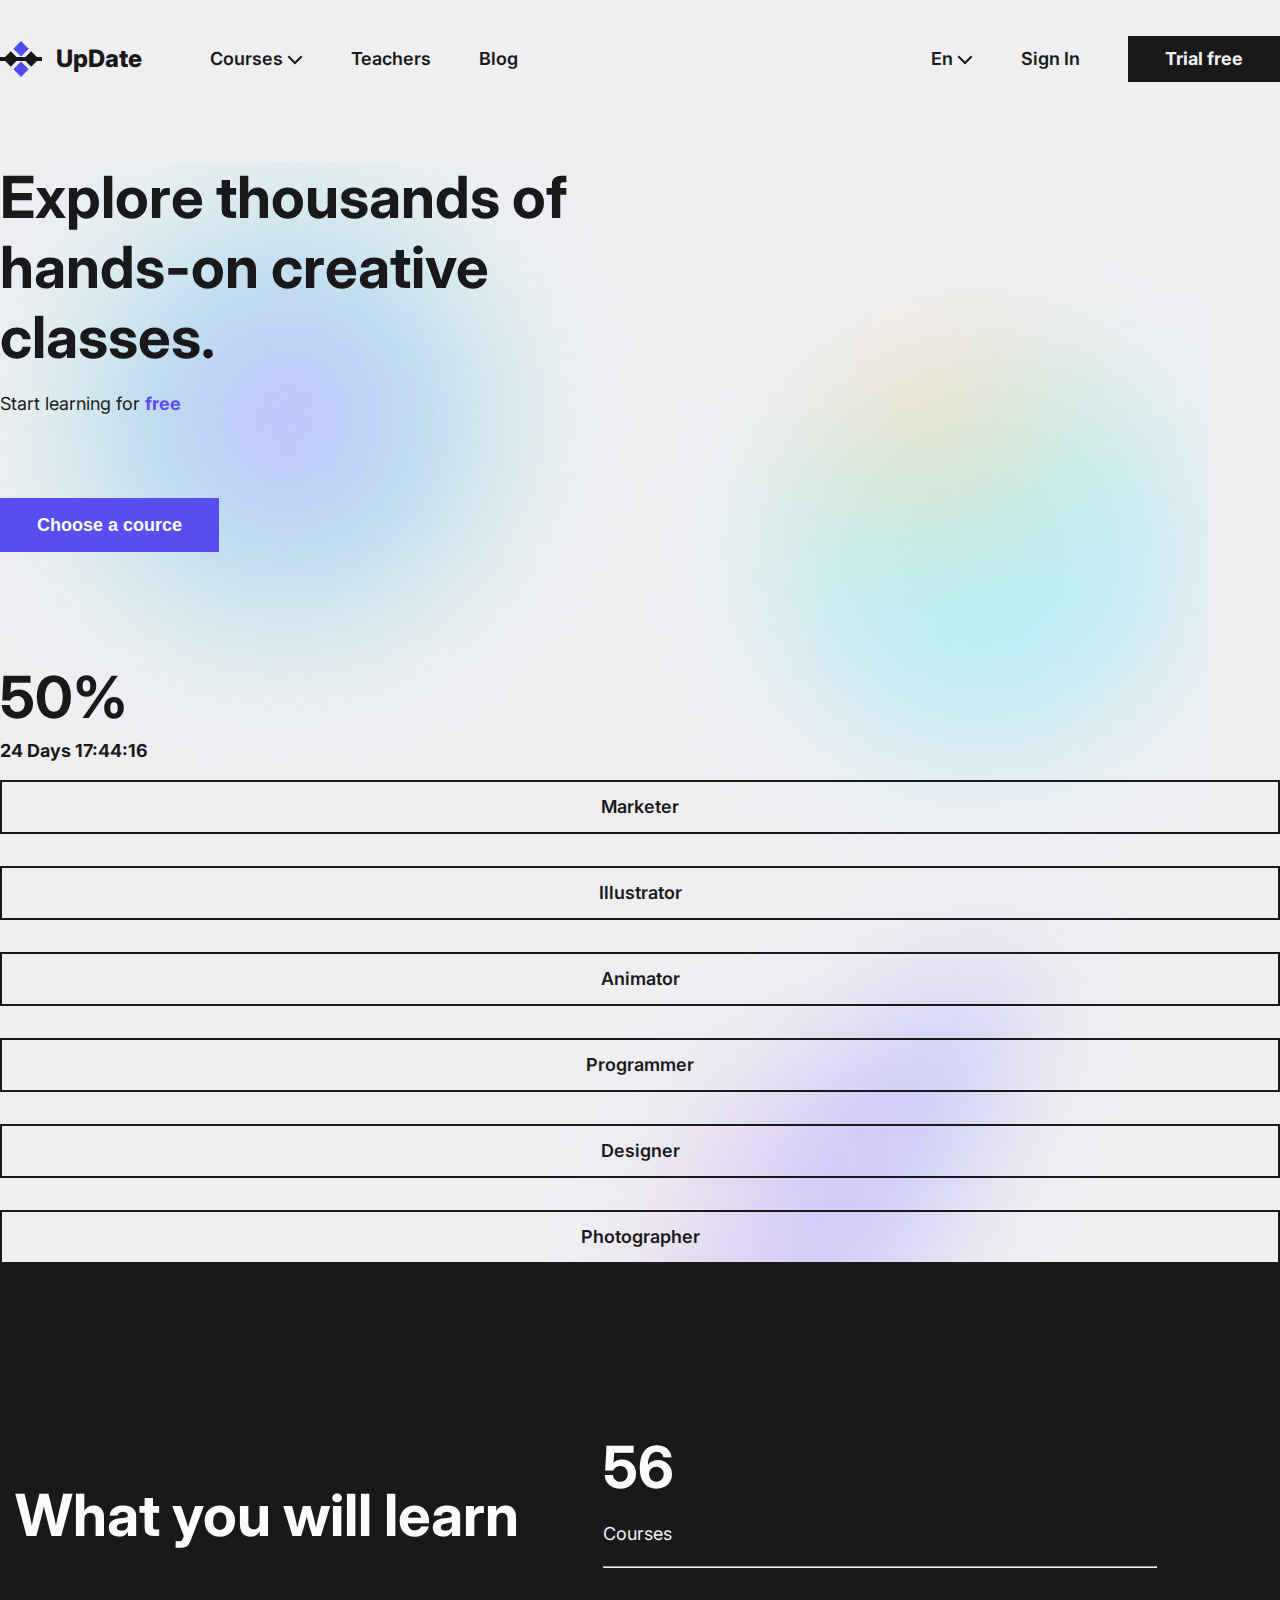
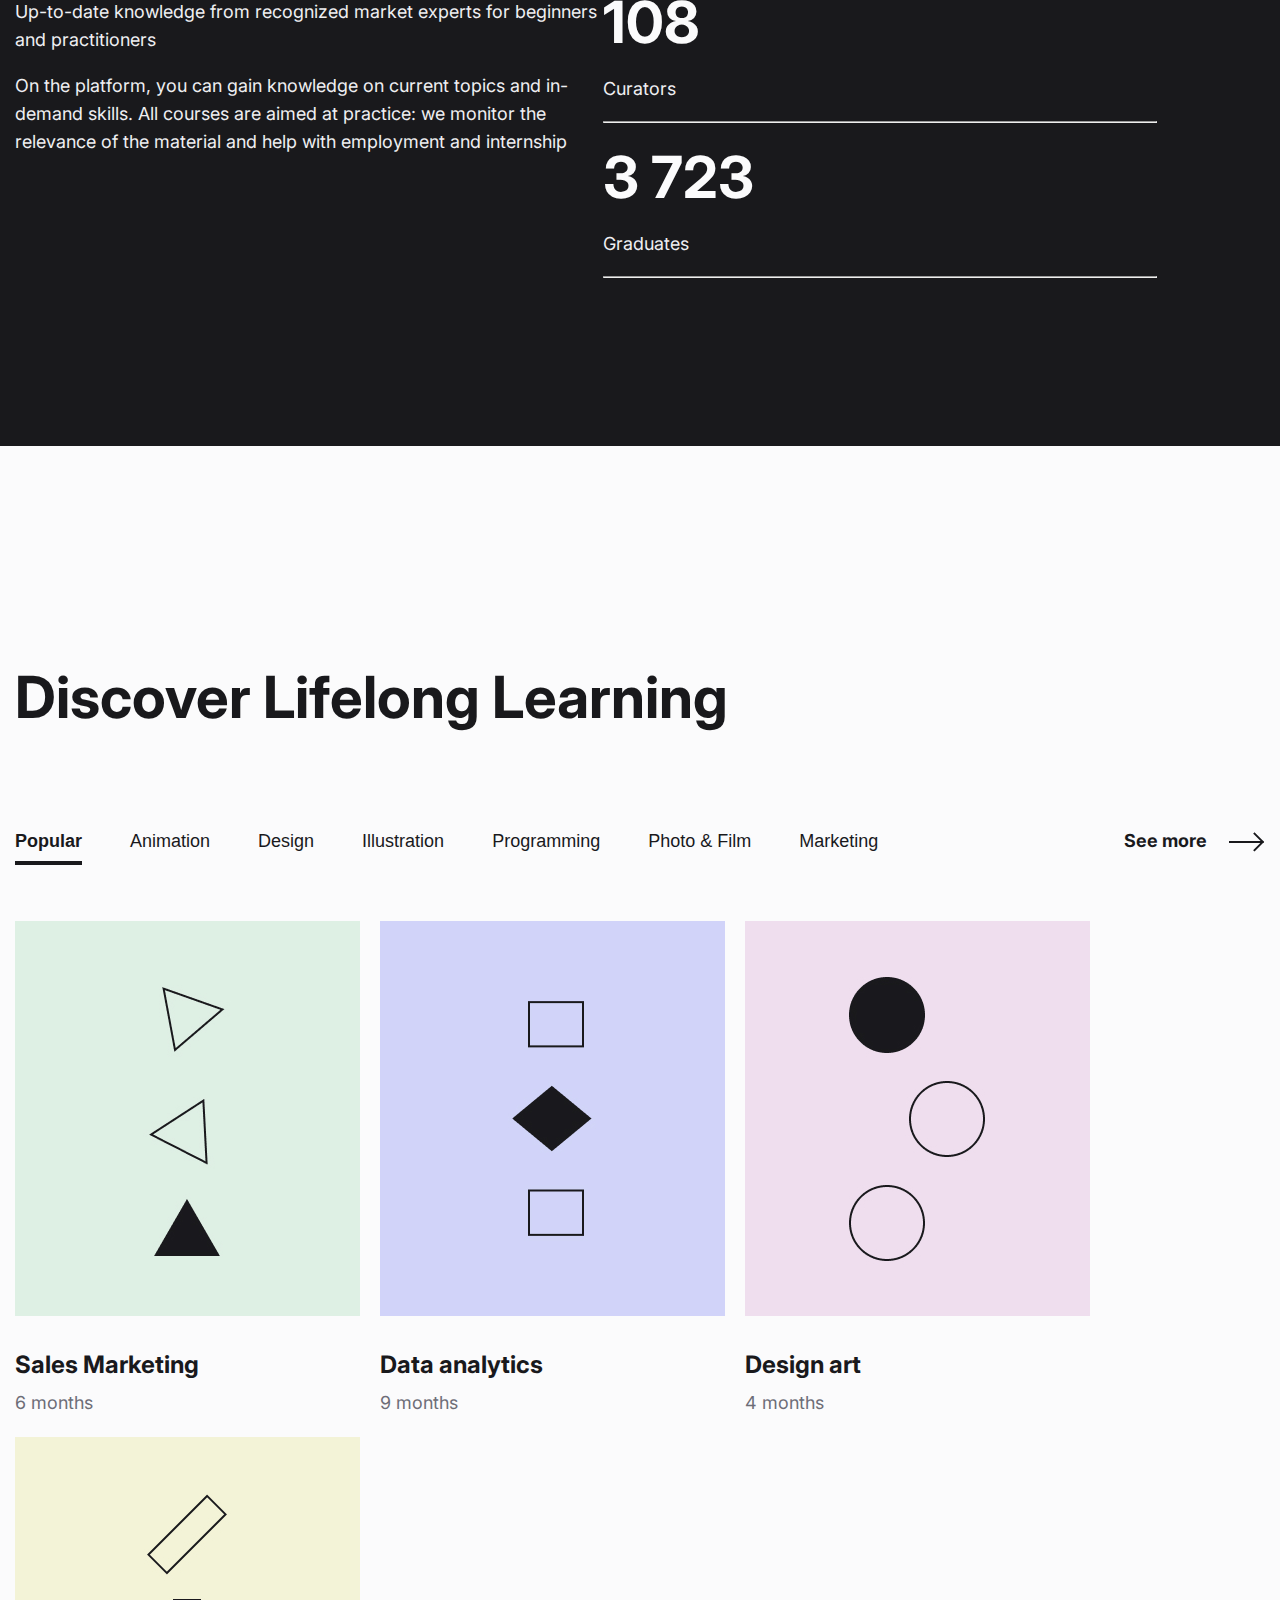
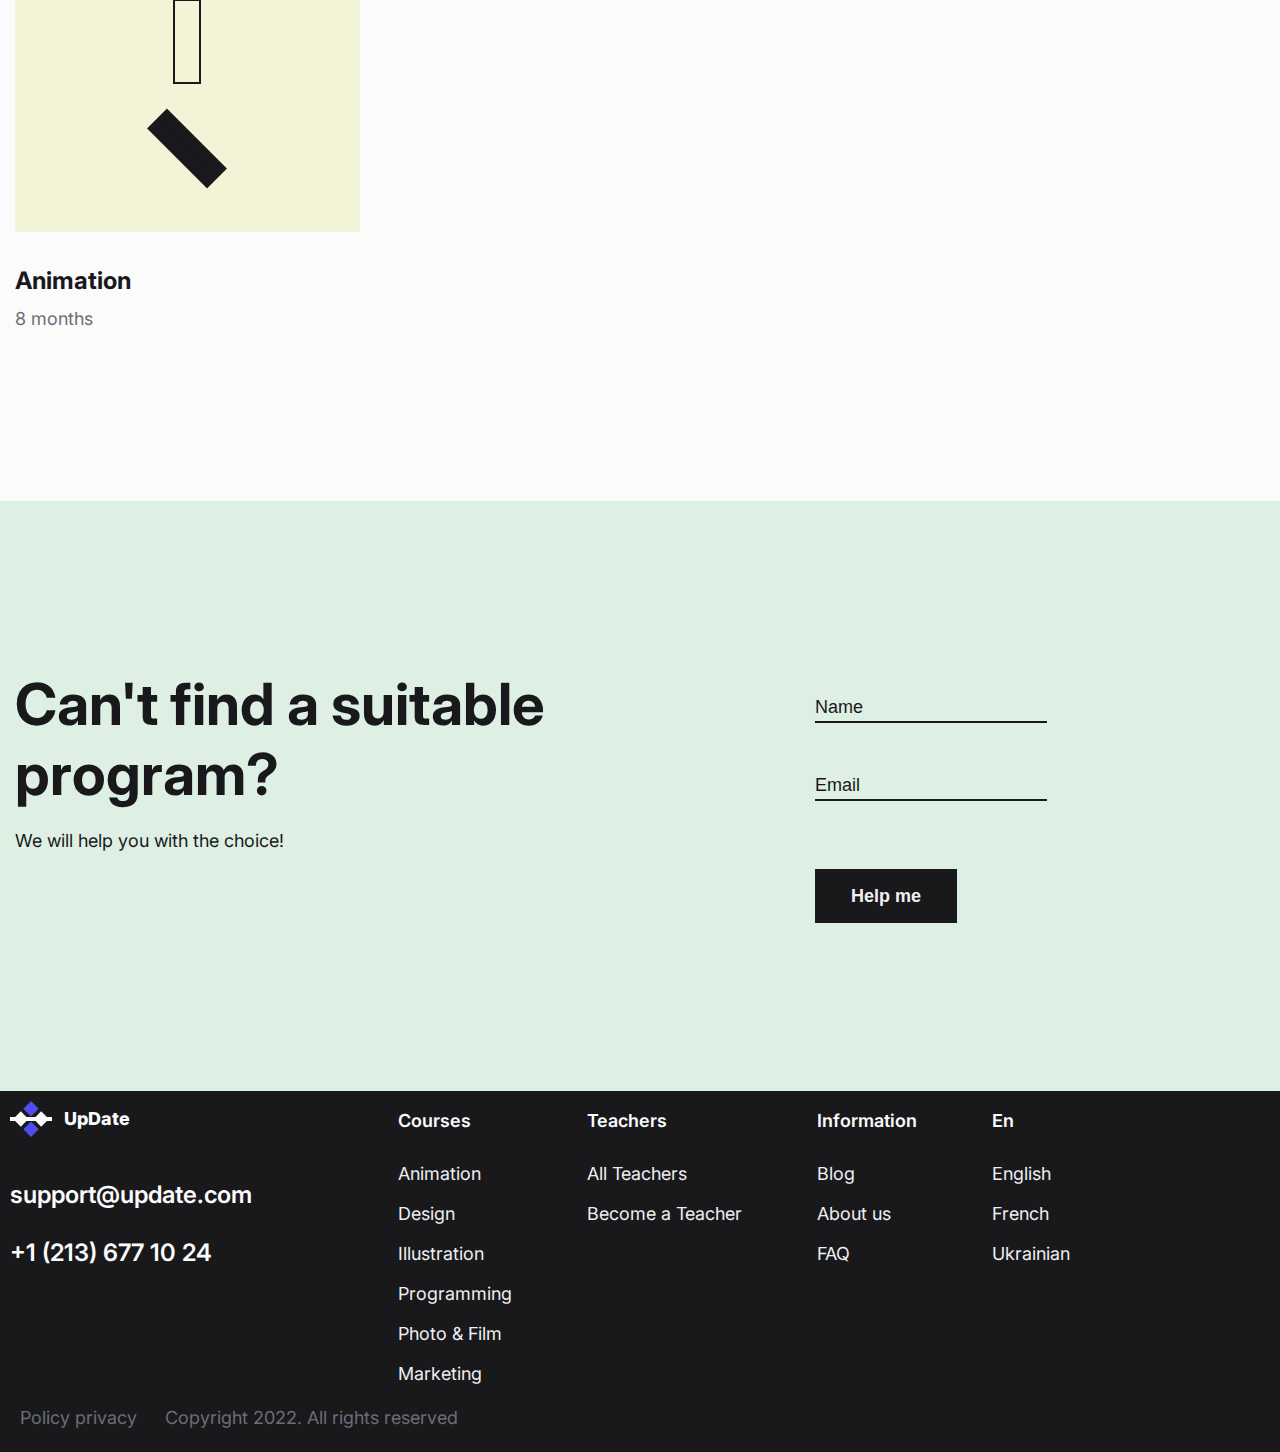
==== index.html @ 655812bc "added project files" ====
<!DOCTYPE html>
<html lang="en">
<head>
  <meta charset="UTF-8">
  <meta http-equiv="X-UA-Compatible" content="IE=edge">
  <meta name="viewport" content="width=device-width, initial-scale=1.0">
  <link rel="preconnect" href="https://fonts.googleapis.com">
  <link rel="preconnect" href="https://fonts.gstatic.com" crossorigin>
  <link href="https://fonts.googleapis.com/css2?family=Inter:wght@400;600;700;800&display=swap" rel="stylesheet">
  <link rel="stylesheet" href="style.css">
  <title>Main page</title>
</head>
<body>
  <header class="container header">
    <div class="header__box">
      <a class="logo" href="index.html">
        <img src="company-logo-black.svg" alt="company_logo">
        UpDate
      </a>
      <nav class="nav">
        <ul class="nav__list">
          <li class="nav__list-item">
            <a class="header__link" href="#">Courses <img src="arrow_courses.svg" alt="courses arrow">
            </a>
          </li>
          <li class="nav__list-item">
            <a class="header__link" href="#">Teachers
            </a>
          </li>
          <li class="nav__list-item">
            <a class="header__link" href="#">Blog
            </a>
          </li>
        </ul>
      </nav>
    </div>
<div class="btn-box">
  <a class="header__link" href="#">
    En <img src="arrow_language.svg" alt="language arrow">
  </a>
  <a class="header__link" href="#">
    Sign In
  </a>
  <a class="header__btn" href="#">
    Trial free
  </a>
</div>
    
  </header>

  <main>
    <section class="offer container">  
      <div class="offer__holder">
        <h1 class="offer__title">
          Explore thousands of hands-on creative classes.
        </h1>
        <p class="offer__description">
          Start learning for <a class="offer__link" href="#">free</a> 
        </p>
        <button class="button" tabindex="0" role="button">
          Choose a cource
        </button>
        <p class="offer__sale">
          50%
        </p>
        <p class="offer__time">
          <time>
            24 Days 17:44:16
          </time> 
        </p>
      </div>
      <ul class="offer__list">
        <li class="offer__marketer offer__item">
          Marketer
        </li>
        <li class="offer__illustrator offer__item">
          Illustrator
        </li>
        <li class="offer__animator offer__item">
          Animator
        </li>
        <li class="offer__programmer offer__item">
          Programmer
        </li>
        <li class="offer__designer offer__item">
          Designer
        </li>
        <li class="offer__photographer offer__item">
          Photographer
        </li>
      </ul>
    </section>

    <section class="learn">
      <div class="learn-container container">
        <div class="learm__text">
          <h2 class="learn__title">
            What you will learn
          </h2>
          <p class="learm__description">
            Up-to-date knowledge from recognized market experts for beginners and practitioners
          </p>
          <p class="learm__description">
            On the platform, you can gain knowledge on current topics and
            in-demand skills. All courses are aimed at practice: we monitor the relevance of the material and help with employment and internship
          </p>
        </div>
        <div class="learn__counters">
          <div class="learn__counter-item">
            <h5 class="learn__counter-number">
              56
            </h5>
            <p class="learn__counter-description">
              Courses
          </p>
          <hr>
          </div>
          <div class="learn__counter-item">
            <h5 class="learn__counter-number">
              108
            </h5>
            <p class="learn__counter-description">
              Curators
          </p>
          <hr>
          </div>
          <div class="learn__counter-item">
            <h5 class="learn__counter-number">
              3 723
            </h5>
            <p class="learn__counter-description">
              Graduates
          </p>
          <hr>
          </div>
        </div>
      </div>
      
    </section>

    <section class="discover">
      <div class="discover__info container">
        <h2 class="discover__title">
          Discover Lifelong Learning
        </h2>
        <div class="discover__categories" >
          <ul class="discover__list">
            <li class="discover__item">
              <button class="discover__button active" data-for="popular">
                Popular
              </button>
            </li>
            <li class="discover__item">
              <button class="discover__button" data-for="animation">
                Animation
              </button>
            </li>
            <li class="discover__item">
              <button class="discover__button" data-for="design">
                Design
              </button>
            </li>
            <li class="discover__item">
              <button class="discover__button" data-for="illustration">
                Illustration
              </button>
            </li>
            <li class="discover__item">
              <button class="discover__button" data-for="programing">
                Programming 
              </button>
            </li>
            <li class="discover__item">
              <button class="discover__button" data-for="photo-film">
                Photo & Film
              </button>
            </li>
            <li class="discover__item">
              <button class="discover__button" data-for="marketing">
                Marketing
              </button>
            </li>
          </ul>
    
          <a class="see-more__btn" href="#">
            See more
            <img class="see-more__img" src="arrow_see_more.svg" alt="see more">
          </a>
        </div>
        
  
        <div class="discover__cards active" data-tab="popular">
          <article class="discover__card-item">
            <img src="card-img-1.jpg" alt="Sales Marketing">
            <h3 class="discover__card-title" tabindex="0">
              Sales Marketing
            </h3>
            <p class="discover__card-length">
              6 months
            </p>
          </article>
          <article class="discover__card-item">
            <img src="card-img-2.jpg" alt="Data analytics">
            <h3 class="discover__card-title" tabindex="0">
              Data analytics
            </h3>
            <p class="discover__card-length">
              9 months
            </p>
          </article>
          <article class="discover__card-item">
            <img src="card-img-3.jpg" alt="Design art">
            <h3 class="discover__card-title" tabindex="0">
              Design art
            </h3>
            <p class="discover__card-length">
              4 months
            </p>
          </article>
          <article class="discover__card-item">
            <img src="card-img-4.jpg" alt="Animation ">
            <h3 class="discover__card-title" tabindex="0">
              Animation 
            </h3>
            <p class="discover__card-length">
              8 months
            </p>
          </article>
        </div>

        <div class="discover__cards" data-tab="animation">
          <article class="discover__card-item">
            <img src="card-img-4.jpg" alt="Animation ">
            <h3 class="discover__card-title" tabindex="0">
              Animation
            </h3>
            <p class="discover__card-length">
              8 months
            </p>
          </article>
        </div>

        <div class="discover__cards" data-tab="design">
          <article class="discover__card-item">
            <img src="card-img-3.jpg" alt="Design art">
            <h3 class="discover__card-title" tabindex="0">
              Design art
            </h3>
            <p class="discover__card-length">
              4 months
            </p>
          </article>
        </div>

        <div class="discover__cards" data-tab="illustration">
          <article class="discover__card-item">
            <img src="card-img-3.jpg" alt="Design art">
            <h3 class="discover__card-title" tabindex="0">
              Design art
            </h3>
            <p class="discover__card-length">
              4 months
            </p>
          </article>
          <article class="discover__card-item">
            <img src="card-img-4.jpg" alt="Animation ">
            <h3 class="discover__card-title" tabindex="0">
              Animation 
            </h3>
            <p class="discover__card-length">
              8 months
            </p>
          </article>
        </div>

        <div class="discover__cards" data-tab="programing">
          <article class="discover__card-item">
            <img src="card-img-2.jpg" alt="Data analytics">
            <h3 class="discover__card-title" tabindex="0">
              Data analytics
            </h3>
            <p class="discover__card-length">
              9 months
            </p>
          </article>
        </div>

        <div class="discover__cards" data-tab="photo-film">
          <article class="discover__card-item">
            <img src="card-img-3.jpg" alt="Design art">
            <h3 class="discover__card-title" tabindex="0">
              Design art
            </h3>
            <p class="discover__card-length">
              4 months
            </p>
          </article>
          <article class="discover__card-item">
            <img src="card-img-4.jpg" alt="Animation ">
            <h3 class="discover__card-title" tabindex="0">
              Animation 
            </h3>
            <p class="discover__card-length">
              8 months
            </p>
          </article>
        </div>

        <div class="discover__cards" data-tab="marketing">
          <article class="discover__card-item">
            <img src="card-img-1.jpg" alt="Sales Marketing">
            <h3 class="discover__card-title" tabindex="0">
              Sales Marketing
            </h3>
            <p class="discover__card-length">
              6 months
            </p>
          </article>
        </div>

      </div>  
    </section>

    <section class="find-program">
      <div class="find-program__info container">
        <div class="find-program__text">
          <h2 class="find-program__title">
            Can't find a suitable program?
          </h2>
          <p class="find-program__descrition">
            We will help you with the choice!
          </p>
        </div>
        <form class="find-program__form" action="https://fom.in.ua/echo" >
          <input class="find-program__input" type="text" name="name" placeholder="Name" label="name" required>
          <br>
          <input class="find-program__input" type="email" name="email" placeholder="Email" label="name" required>
          <br>
          <button class="find-program__btn">
            Help me
          </button>
        </form>
      </div>
    </section>
  </main>

  <footer class="footer container">
    <div class="footer__info">
      <div class="footer__contacts">
        <ul class="footer__contacts-list">
          <li class="footer__contacts-item">
            <a class="footer__contacts-logo" href="index.html">
              <img src="company-logo-white.svg" alt="company_logo">
              UpDate
            </a>
          </li>
          <li class="footer__contacts-item">
            <a class="footer__contacts-link" href="mailto:support@update.com">support@update.com</a>
          </li>
          <li class="footer__contacts-item">
            <a class="footer__contacts-link" href="tel:12136771024">+1 (213) 677 10 24</a>
          </li>
        </ul>
      </div>
      
      <div class="sitemaps">
        <div class="sitemap">
          <h6 class="sitemap__title">Courses</h6>
          <ul class="sitemap__list">
            <li class="sitemap__item">
              <a class="sitemap__link" href="#">Animation
              </a>
            </li>
            <li class="sitemap__item">
              <a class="sitemap__link" href="#">Design
              </a>
            </li>
            <li class="sitemap__item">
              <a class="sitemap__link" href="#">Illustration
              </a>
              </li>
            <li class="sitemap__item">
              <a class="sitemap__link" href="#">Programming
              </a>
            </li>
            <li class="sitemap__item">
              <a class="sitemap__link" href="#">Photo & Film
              </a>
            </li>
            <li class="sitemap__item">
              <a class="sitemap__link" href="#">Marketing
              </a>
            </li>
          </ul>
        </div>
    
        <div class="sitemap">
          <h6 class="sitemap__title">Teachers</h6>
          <ul class="sitemap__list">
            <li class="sitemap__item">
              <a class="sitemap__link" href="#">All Teachers
              </a>
            </li>
            <li class="sitemap__item">
              <a class="sitemap__link" href="#">Become a Teacher
              </a>
            </li>
          </ul>
        </div>
    
        <div class="sitemap">
          <h6 class="sitemap__title">Information</h6>
          <ul class="sitemap__list">
            <li class="sitemap__item">
              <a class="sitemap__link" href="#">Blog
              </a>
            </li>
            <li class="sitemap__item">
              <a class="sitemap__link" href="#">About us
              </a>
            </li>
            <li class="sitemap__item">
              <a class="sitemap__link" href="#">FAQ
              </a>
            </li>
          </ul>
        </div>
    
        <div class="sitemap">
          <h6 class="sitemap__title">En</h6>
          <ul class="sitemap__list">
            <li class="sitemap__item">
              <a class="sitemap__link" href="#">English
              </a>
            </li>
            <li class="sitemap__item">
              <a class="sitemap__link" href="#">French
              </a>
            </li>
            <li class="sitemap__item">
              <a class="sitemap__link" href="#">Ukrainian
              </a>
            </li>
          </ul>
        </div>
      </div>
    </div>

    <div class="copyright">
      <a class="copyright__link
      " href="#">
       Policy privacy
     </a>
     <p class="copyright__info">
       Copyright 2022. All rights reserved
     </p>
   </div>

  </footer>
  <script src="script.js"></script>
</body>
</html>
---- style.css ----
body {
  background-color: #EFEFF2;
  margin: 0;
  color: #19191C;
  font: 400 18px/28px Inter, sans-serif;
}

.container {
  margin: 0 auto;
  padding: 0 15px;
}

.header {
  display: flex;
  padding: 36px 0 0;
  margin: 0 0 80px;
  justify-content: space-between;
}

.header__box {
  display: flex;
  align-items: center;
  gap: 68px;
}

.nav__list {
  display: flex;
  list-style: none;
  gap: 48px;
  padding: 0;
  margin: 0;
  font-size: 18;
  line-height: 22px;
  font-weight: 600;
}

.header__link {
  color: #19191C;
  font-size: 18px;
  line-height: 22px;
  font-weight: 600;
  text-decoration: none;
}

.header__btn {
  background-color: #19191C;
  color: #EFEFF2;
  padding: 12px 37px;
  text-decoration: none;
  font-size: 18px;
  line-height: 22px;
  font-weight: 700;
  border: none;
}

.btn-box {
  display: flex;
  gap: 48px;
  align-items: center;
  color: #19191C;
}

.logo {
  font-weight: 800;
  font-size: 24px;
  line-height: 30px;
  display: flex;
  align-items: center;
  gap: 14px;
  text-decoration: none;
  color: #19191C;
}

.offer {
  display: flex;
  justify-content: space-between;
  align-items: flex-start;
  padding-bottom: 230px;
  background: url(man.png) 100% 100% no-repeat,
   url(rectangle-background.png) 87% 100% no-repeat,
    url(ellipse-2.png) 80% 200% no-repeat,
     url(ellipse-3.png) 90% 10% no-repeat;
}

.offer__holder {
  width: 648px;
  padding-top: 150px;
  background: url(ellipse-1.png) 100% 100% no-repeat;
}

.offer__link {
  font-weight: 700;
  text-decoration: none;
  color: #584DEE;
}

.offer__title {
  font-size: 58px;
  line-height: 70px;
  font-weight: 700;
  margin: 0;
  padding: 0;
}

.offer__description {
  font-size: 18px;
  line-height: 28px;
  margin-top: 18px;
  padding: 0;
}

.button {
  background: #584DEE;
  color: #FBFBFC;
  border: none;
  padding: 16px 37px;
  font-size: 18px;
  line-height: 22px;
  font-weight: 700;
  margin: 62px 0 110px;
}

.offer__sale {
  font-weight: 700;
  font-size: 58px;
  line-height: 70px;
  margin: 0;
  padding: 0;
}

.offer__time {
  font-size: 18px;
  line-height: 22px;
  font-weight: 700;
  margin-top: 8px;
  padding: 0;
}

.offer__list {
  list-style: none;
  padding: 0;
  margin: 0;
  flex-grow: 1;
  position: relative;
}

.offer__item {
  position: absolute;
  border: 2px solid #19191C;
  padding: 11px 34px;
  font-weight: 600;
  font-size: 18px;
  line-height: 28px;
}

.offer__marketer {
  top: 197px;
  right: 122px;
}

.offer__illustrator {
  top: 101px;
  right: 344px;
}

.offer__animator {
  top: 183px;
  right: 583px;
}

.offer__programmer {
  top: 376px;
  right: 691px;
}

.offer__designer {
  top: 539px;
  right: 840px;
}

.offer__photographer {
  top: 694px;
  right: 709px;
}

.learn {
  background:#19191C;
  color: #FBFBFC;
  padding: 168px 0 159px 0;
}

.learn-container {
  display: flex;
}

.learm__text {
  width: 588px;
}

.learn__title {
  font-weight: 700;
  font-size: 58px;
  line-height: 70px;
  color: #FBFBFC;
}

.learm__description {
  font-weight: 400;
  font-size: 18px;
  line-height: 28px;
  color: #EFEFF2;
}

.learn__counters {
  display: flex;
  gap: 86px;
  margin-left: 142px;
}

.learn__counter-item {
  width: 178px;
}

.learn__counter-number {
  font-weight: 700;
  font-size: 58px;
  line-height: 70px;
  margin: 0 0 10px;
}

.learn__counter-description {
  font-weight: 400;
  font-size: 18px;
  line-height: 28px;
  color: #EFEFF2;
}

.discover {
  background: #FBFBFC;
  padding: 168px 0 168px 0;
}

.discover__title {
  width: 594px;
  font-weight: 700;
  font-size: 58px;
  line-height: 70px;
  color: #19191C;
}

.discover__categories {
  display: flex;
  justify-content: space-between;
  align-items:baseline;
  margin-bottom: 56px;
}

.discover__list {
  display: flex;
  list-style: none;
  padding: 0;
  width: 896px;
  gap: 48px;
  margin: 0;
  padding: 0;
}

.discover__button {
  font-weight: 400;
  font-size: 18px;
  line-height: 28px;
  border: none ;
  background: none;
  color: #19191C;
  padding: 0;
  margin: 0;
}

.see-more__btn {
  font-weight: 700;
  font-size: 18px;
  line-height: 22px;
  color: #19191C;
  text-decoration: none;
}

.see-more__img {
  margin-left: 18px;
  vertical-align:middle
}

.discover__cards {
  display: none;
  gap: 20px;
}

.discover__cards.active {
  display: flex;
}

.discover__button.active {
  font-weight: 700;
  line-height: 22px;
  padding-bottom: 9px;
  border-bottom: 4px solid #19191C;
}

.discover__card-title {
  font-weight: 700;
  font-size: 24px;
  line-height: 26px;
  color: #19191C;
  margin: 28px 0 11px 0;
}

.discover__card-length {
  font-weight: 400;
  font-size: 18px;
  line-height: 28px;
  color: #6D6D77;
  padding: 0;
  margin: 0;
}

.find-program {
  padding: 168px 0 168px 0;
  background: #DEEFE4;
}

.find-program__info {
  display: flex;
}

.find-program__text {
  width: 800px;
}

.find-program__title {
  font-weight: 700;
  font-size: 58px;
  line-height: 70px;
  color: #19191C;
  padding: 0;
  margin: 0;
}

.find-program__descrition {
  font-weight: 400;
  font-size: 18px;
  line-height: 28px;
  color: #19191C;
}

.find-program__input {
  border: none;
  border-bottom: 2px solid #19191C;
  background-color: #DEEFE4;
  margin: 24px 0 24px 0;
  padding: 0;
  width: 710px;
  font-weight: 400;
  font-size: 18px;
  line-height: 28px;
}

input[type="text"]::placeholder {
  color: #19191C;
}

input[type="email"]::placeholder {
  color: #19191C;
}

.find-program__btn {
  background-color: #19191C;
  color: #EFEFF2;
  padding: 16px 36px;
  text-decoration: none;
  font-size: 18px;
  line-height: 22px;
  font-weight: 700;
  border: none;
  margin-top: 44px;
}

.footer {
  background-color: #19191C;
  padding: 59px 240px 0 240px;
}

.footer__info {
  display: flex;
}

.footer__contacts-list {
  margin: 0;
  padding: 0;
}

.footer__contacts-logo {
  color: #FBFBFC;
  text-decoration: none;
  font-weight: 800;
  font-size: 18px;
  line-height: 22px;
  display: flex;
  align-items: center;
  gap: 12px;
  margin: 0 0 15px 0;
}

.footer__contacts-link {
  color: #FBFBFC;
  text-decoration: none;
  font-weight: 600;
  font-size: 24px;
  line-height: 30px;
  display: flex;
  padding: 28px 0 0 0 ;
}

.sitemaps {
  display: flex;
  gap: 200px;
  margin-left: 146px;
}

.sitemap__title {
  color: #FBFBFC;
  font-size: 18px;
  font-weight: 600;
  line-height: 22px;
  padding: 0;
  margin: 9px 0 22px 0;
}

.sitemap__list {
  list-style: none;
  padding: 0;
  margin: 0;
}

.sitemap__item {
  margin: 0;
  padding: 6px 0 6px 0;
}

.sitemap__link {
  color: #EFEFF2;
  text-decoration: none;
  font-family: Inter;
  font-size: 18px;
  font-weight: 400;
  line-height: 28px;
  padding: 0;
  margin: 0;
}

.copyright {
  display: flex;
  margin: 100px 0 0 498px;
}

.copyright__link {
  color: #6D6D77;
  text-decoration: none;
}

.copyright__info {
  color: #6D6D77;
  margin: 0 0 0 28px;
}

@media screen and (max-width: 1380px) {
  .header {
    flex-wrap: wrap;
  }
  
  .header__box {
    flex-wrap: wrap;
  }
  
  .nav__list {
    flex-wrap: wrap;
  }
  
  .btn-box {
    flex-wrap: wrap;
  }
  
}

@media screen and (max-width:884px) {
  .btn-box {
    margin-top: 50px;
  }
}

@media screen and (max-width:365px) {
  .nav__list-item {
    flex: 1 1 100%;
  }
  
  .header__link {
    flex: 1 1 100%;
  }

  .btn-box {
    flex-wrap: wrap;
    margin-top: 50px;
  }

}

@media screen and (max-width:1380px) {
  .offer {
    display: flex;
    flex-wrap: wrap;
    padding: 0;
    margin: 0;
    background:
     url(ellipse-2.png) 80% 200% no-repeat,
      url(ellipse-3.png) 90% 10% no-repeat;
  }
  
  .offer__holder {
    padding-top: 0;
  }
  
  .offer__list {
    display: flex;
    gap: 32px;
    flex-wrap: wrap;
  }
  
  .offer__item {
    position:unset;
    display: flex;
    flex-wrap: wrap;
    flex:100%;
    justify-content: center;
  }
} 

@media screen and (max-width:1439px) {
  .learn__counter-item {
    flex: 1 1 100%;
  }

  .learn__counters {
    flex-wrap: wrap;
    gap: 10px;
    margin-left: 0;
  }

  .learn-container {
    flex-wrap: wrap;
  }

}

@media screen and (max-width: 1471px) {
  .discover__title {
    width:unset;
  }

  .discover__categories {
    flex-wrap: wrap;
  }

  .discover__list {
    flex-wrap: wrap;
  }

  .see-more__btn {
    margin-top: 50px;
  }

  .discover__cards {
    flex-wrap: wrap;
  }
  
}

@media screen and (max-width:1439px){
  .find-program__info {
    flex-wrap: wrap;
  }

  .find-program__input {
    width: unset;
  }
}

@media screen and (max-width:1680px) {
  .footer {
    padding: 10px 10px;
  }
  .footer__info {
    flex-wrap: wrap;
  }

  .sitemaps {
    flex-wrap: wrap;
    padding: 0;
    gap: 75px;
  }

  .copyright {
    margin: 0;
    padding: 10px 10px;
  }
}

@media screen and (max-width:1135px) {
  .sitemaps {
    margin-left: 0;
  }
}

@media screen and (max-width:988px) {
  .sitemaps {
    margin-top: 75px;
  }
}
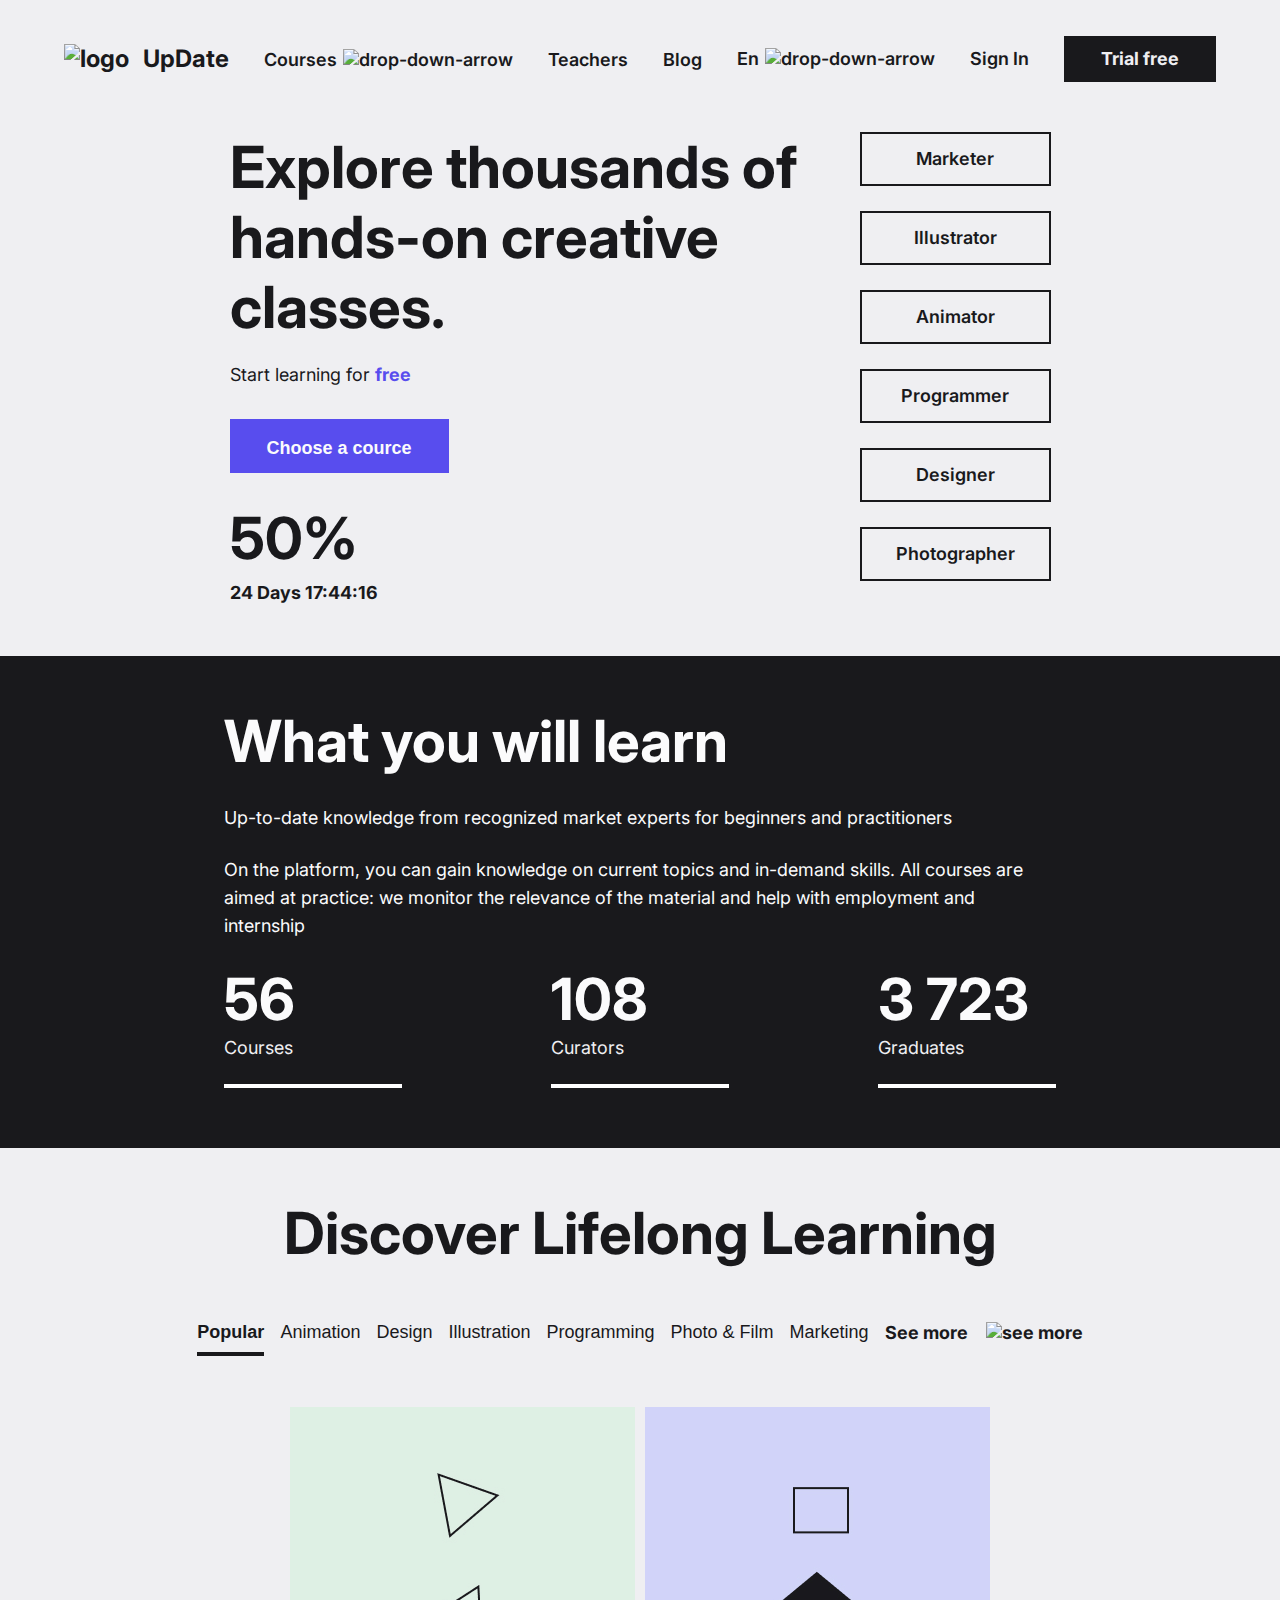
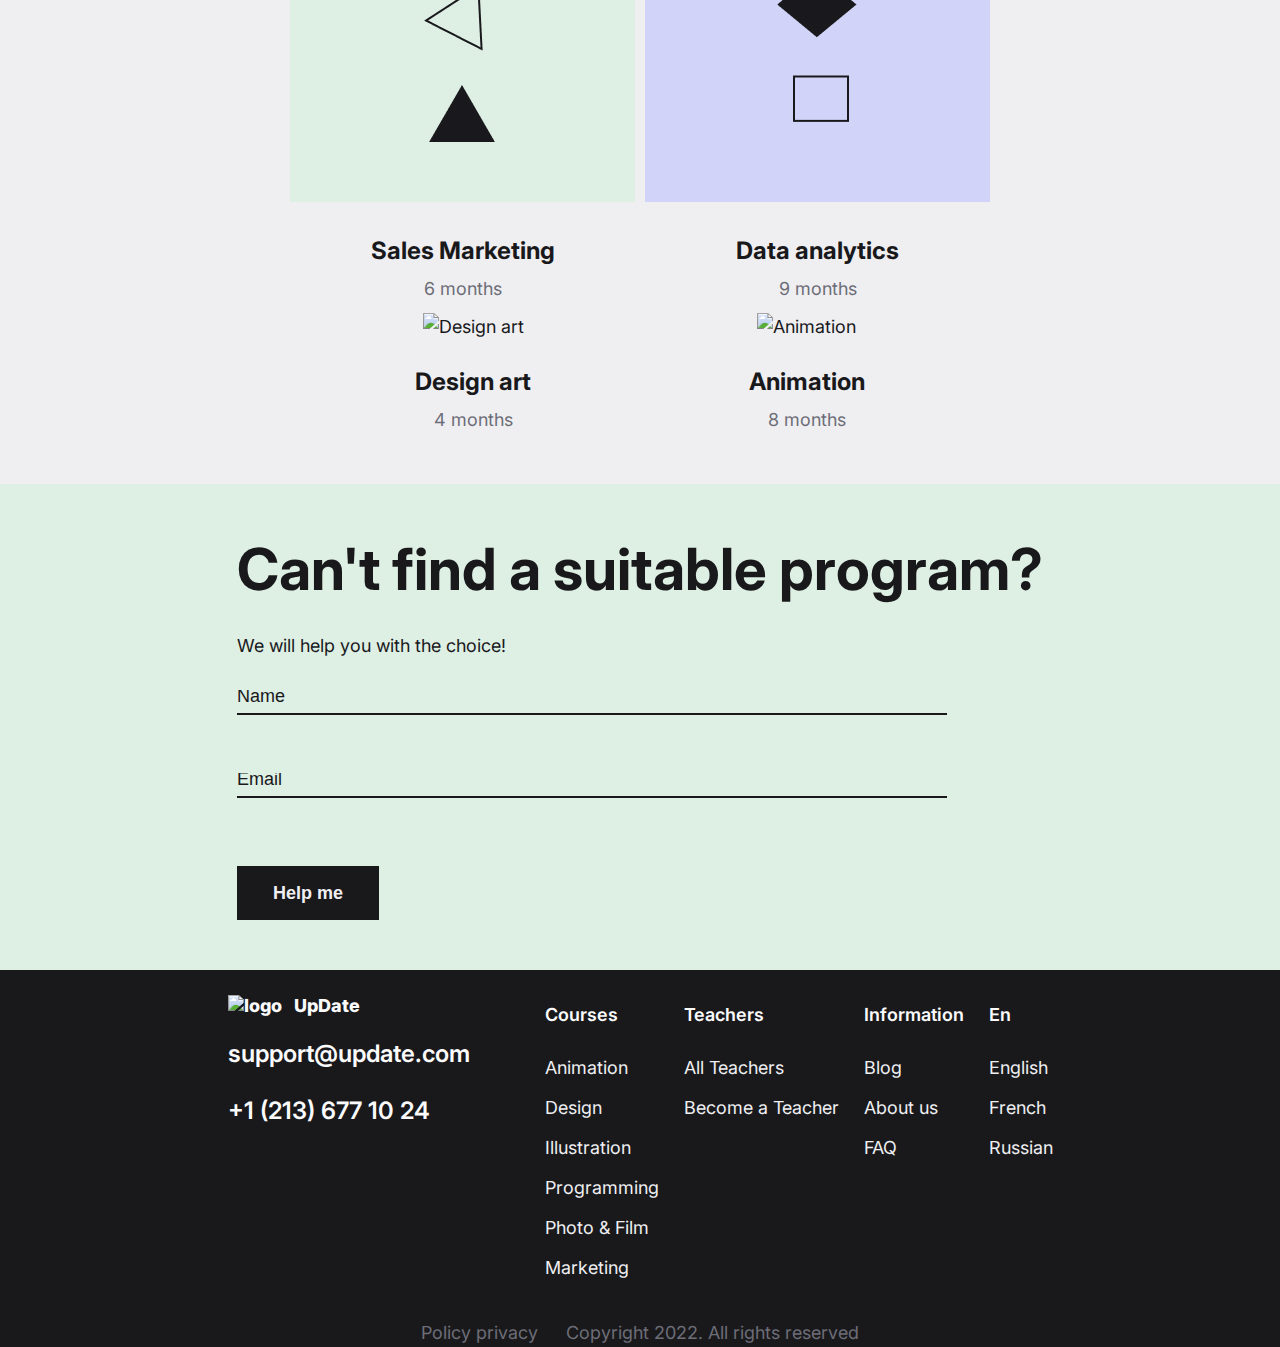
==== commit 0174c455: "Add files via upload" ====
--- a/index.html
+++ b/index.html
@@ -1,462 +1,463 @@
-<!DOCTYPE html>
-<html lang="en">
-<head>
-  <meta charset="UTF-8">
-  <meta http-equiv="X-UA-Compatible" content="IE=edge">
-  <meta name="viewport" content="width=device-width, initial-scale=1.0">
-  <link rel="preconnect" href="https://fonts.googleapis.com">
-  <link rel="preconnect" href="https://fonts.gstatic.com" crossorigin>
-  <link href="https://fonts.googleapis.com/css2?family=Inter:wght@400;600;700;800&display=swap" rel="stylesheet">
-  <link rel="stylesheet" href="style.css">
-  <title>Main page</title>
-</head>
-<body>
-  <header class="container header">
-    <div class="header__box">
-      <a class="logo" href="index.html">
-        <img src="company-logo-black.svg" alt="company_logo">
-        UpDate
-      </a>
-      <nav class="nav">
-        <ul class="nav__list">
-          <li class="nav__list-item">
-            <a class="header__link" href="#">Courses <img src="arrow_courses.svg" alt="courses arrow">
-            </a>
-          </li>
-          <li class="nav__list-item">
-            <a class="header__link" href="#">Teachers
-            </a>
-          </li>
-          <li class="nav__list-item">
-            <a class="header__link" href="#">Blog
-            </a>
-          </li>
-        </ul>
-      </nav>
-    </div>
-<div class="btn-box">
-  <a class="header__link" href="#">
-    En <img src="arrow_language.svg" alt="language arrow">
-  </a>
-  <a class="header__link" href="#">
-    Sign In
-  </a>
-  <a class="header__btn" href="#">
-    Trial free
-  </a>
-</div>
-    
-  </header>
-
-  <main>
-    <section class="offer container">  
-      <div class="offer__holder">
-        <h1 class="offer__title">
-          Explore thousands of hands-on creative classes.
-        </h1>
-        <p class="offer__description">
-          Start learning for <a class="offer__link" href="#">free</a> 
-        </p>
-        <button class="button" tabindex="0" role="button">
-          Choose a cource
-        </button>
-        <p class="offer__sale">
-          50%
-        </p>
-        <p class="offer__time">
-          <time>
-            24 Days 17:44:16
-          </time> 
-        </p>
-      </div>
-      <ul class="offer__list">
-        <li class="offer__marketer offer__item">
-          Marketer
-        </li>
-        <li class="offer__illustrator offer__item">
-          Illustrator
-        </li>
-        <li class="offer__animator offer__item">
-          Animator
-        </li>
-        <li class="offer__programmer offer__item">
-          Programmer
-        </li>
-        <li class="offer__designer offer__item">
-          Designer
-        </li>
-        <li class="offer__photographer offer__item">
-          Photographer
-        </li>
-      </ul>
-    </section>
-
-    <section class="learn">
-      <div class="learn-container container">
-        <div class="learm__text">
-          <h2 class="learn__title">
-            What you will learn
-          </h2>
-          <p class="learm__description">
-            Up-to-date knowledge from recognized market experts for beginners and practitioners
-          </p>
-          <p class="learm__description">
-            On the platform, you can gain knowledge on current topics and
-            in-demand skills. All courses are aimed at practice: we monitor the relevance of the material and help with employment and internship
-          </p>
-        </div>
-        <div class="learn__counters">
-          <div class="learn__counter-item">
-            <h5 class="learn__counter-number">
-              56
-            </h5>
-            <p class="learn__counter-description">
-              Courses
-          </p>
-          <hr>
-          </div>
-          <div class="learn__counter-item">
-            <h5 class="learn__counter-number">
-              108
-            </h5>
-            <p class="learn__counter-description">
-              Curators
-          </p>
-          <hr>
-          </div>
-          <div class="learn__counter-item">
-            <h5 class="learn__counter-number">
-              3 723
-            </h5>
-            <p class="learn__counter-description">
-              Graduates
-          </p>
-          <hr>
-          </div>
-        </div>
-      </div>
-      
-    </section>
-
-    <section class="discover">
-      <div class="discover__info container">
-        <h2 class="discover__title">
-          Discover Lifelong Learning
-        </h2>
-        <div class="discover__categories" >
-          <ul class="discover__list">
-            <li class="discover__item">
-              <button class="discover__button active" data-for="popular">
-                Popular
-              </button>
-            </li>
-            <li class="discover__item">
-              <button class="discover__button" data-for="animation">
-                Animation
-              </button>
-            </li>
-            <li class="discover__item">
-              <button class="discover__button" data-for="design">
-                Design
-              </button>
-            </li>
-            <li class="discover__item">
-              <button class="discover__button" data-for="illustration">
-                Illustration
-              </button>
-            </li>
-            <li class="discover__item">
-              <button class="discover__button" data-for="programing">
-                Programming 
-              </button>
-            </li>
-            <li class="discover__item">
-              <button class="discover__button" data-for="photo-film">
-                Photo & Film
-              </button>
-            </li>
-            <li class="discover__item">
-              <button class="discover__button" data-for="marketing">
-                Marketing
-              </button>
-            </li>
-          </ul>
-    
-          <a class="see-more__btn" href="#">
-            See more
-            <img class="see-more__img" src="arrow_see_more.svg" alt="see more">
-          </a>
-        </div>
-        
-  
-        <div class="discover__cards active" data-tab="popular">
-          <article class="discover__card-item">
-            <img src="card-img-1.jpg" alt="Sales Marketing">
-            <h3 class="discover__card-title" tabindex="0">
-              Sales Marketing
-            </h3>
-            <p class="discover__card-length">
-              6 months
-            </p>
-          </article>
-          <article class="discover__card-item">
-            <img src="card-img-2.jpg" alt="Data analytics">
-            <h3 class="discover__card-title" tabindex="0">
-              Data analytics
-            </h3>
-            <p class="discover__card-length">
-              9 months
-            </p>
-          </article>
-          <article class="discover__card-item">
-            <img src="card-img-3.jpg" alt="Design art">
-            <h3 class="discover__card-title" tabindex="0">
-              Design art
-            </h3>
-            <p class="discover__card-length">
-              4 months
-            </p>
-          </article>
-          <article class="discover__card-item">
-            <img src="card-img-4.jpg" alt="Animation ">
-            <h3 class="discover__card-title" tabindex="0">
-              Animation 
-            </h3>
-            <p class="discover__card-length">
-              8 months
-            </p>
-          </article>
-        </div>
-
-        <div class="discover__cards" data-tab="animation">
-          <article class="discover__card-item">
-            <img src="card-img-4.jpg" alt="Animation ">
-            <h3 class="discover__card-title" tabindex="0">
-              Animation
-            </h3>
-            <p class="discover__card-length">
-              8 months
-            </p>
-          </article>
-        </div>
-
-        <div class="discover__cards" data-tab="design">
-          <article class="discover__card-item">
-            <img src="card-img-3.jpg" alt="Design art">
-            <h3 class="discover__card-title" tabindex="0">
-              Design art
-            </h3>
-            <p class="discover__card-length">
-              4 months
-            </p>
-          </article>
-        </div>
-
-        <div class="discover__cards" data-tab="illustration">
-          <article class="discover__card-item">
-            <img src="card-img-3.jpg" alt="Design art">
-            <h3 class="discover__card-title" tabindex="0">
-              Design art
-            </h3>
-            <p class="discover__card-length">
-              4 months
-            </p>
-          </article>
-          <article class="discover__card-item">
-            <img src="card-img-4.jpg" alt="Animation ">
-            <h3 class="discover__card-title" tabindex="0">
-              Animation 
-            </h3>
-            <p class="discover__card-length">
-              8 months
-            </p>
-          </article>
-        </div>
-
-        <div class="discover__cards" data-tab="programing">
-          <article class="discover__card-item">
-            <img src="card-img-2.jpg" alt="Data analytics">
-            <h3 class="discover__card-title" tabindex="0">
-              Data analytics
-            </h3>
-            <p class="discover__card-length">
-              9 months
-            </p>
-          </article>
-        </div>
-
-        <div class="discover__cards" data-tab="photo-film">
-          <article class="discover__card-item">
-            <img src="card-img-3.jpg" alt="Design art">
-            <h3 class="discover__card-title" tabindex="0">
-              Design art
-            </h3>
-            <p class="discover__card-length">
-              4 months
-            </p>
-          </article>
-          <article class="discover__card-item">
-            <img src="card-img-4.jpg" alt="Animation ">
-            <h3 class="discover__card-title" tabindex="0">
-              Animation 
-            </h3>
-            <p class="discover__card-length">
-              8 months
-            </p>
-          </article>
-        </div>
-
-        <div class="discover__cards" data-tab="marketing">
-          <article class="discover__card-item">
-            <img src="card-img-1.jpg" alt="Sales Marketing">
-            <h3 class="discover__card-title" tabindex="0">
-              Sales Marketing
-            </h3>
-            <p class="discover__card-length">
-              6 months
-            </p>
-          </article>
-        </div>
-
-      </div>  
-    </section>
-
-    <section class="find-program">
-      <div class="find-program__info container">
-        <div class="find-program__text">
-          <h2 class="find-program__title">
-            Can't find a suitable program?
-          </h2>
-          <p class="find-program__descrition">
-            We will help you with the choice!
-          </p>
-        </div>
-        <form class="find-program__form" action="https://fom.in.ua/echo" >
-          <input class="find-program__input" type="text" name="name" placeholder="Name" label="name" required>
-          <br>
-          <input class="find-program__input" type="email" name="email" placeholder="Email" label="name" required>
-          <br>
-          <button class="find-program__btn">
-            Help me
-          </button>
-        </form>
-      </div>
-    </section>
-  </main>
-
-  <footer class="footer container">
-    <div class="footer__info">
-      <div class="footer__contacts">
-        <ul class="footer__contacts-list">
-          <li class="footer__contacts-item">
-            <a class="footer__contacts-logo" href="index.html">
-              <img src="company-logo-white.svg" alt="company_logo">
-              UpDate
-            </a>
-          </li>
-          <li class="footer__contacts-item">
-            <a class="footer__contacts-link" href="mailto:support@update.com">support@update.com</a>
-          </li>
-          <li class="footer__contacts-item">
-            <a class="footer__contacts-link" href="tel:12136771024">+1 (213) 677 10 24</a>
-          </li>
-        </ul>
-      </div>
-      
-      <div class="sitemaps">
-        <div class="sitemap">
-          <h6 class="sitemap__title">Courses</h6>
-          <ul class="sitemap__list">
-            <li class="sitemap__item">
-              <a class="sitemap__link" href="#">Animation
-              </a>
-            </li>
-            <li class="sitemap__item">
-              <a class="sitemap__link" href="#">Design
-              </a>
-            </li>
-            <li class="sitemap__item">
-              <a class="sitemap__link" href="#">Illustration
-              </a>
-              </li>
-            <li class="sitemap__item">
-              <a class="sitemap__link" href="#">Programming
-              </a>
-            </li>
-            <li class="sitemap__item">
-              <a class="sitemap__link" href="#">Photo & Film
-              </a>
-            </li>
-            <li class="sitemap__item">
-              <a class="sitemap__link" href="#">Marketing
-              </a>
-            </li>
-          </ul>
-        </div>
-    
-        <div class="sitemap">
-          <h6 class="sitemap__title">Teachers</h6>
-          <ul class="sitemap__list">
-            <li class="sitemap__item">
-              <a class="sitemap__link" href="#">All Teachers
-              </a>
-            </li>
-            <li class="sitemap__item">
-              <a class="sitemap__link" href="#">Become a Teacher
-              </a>
-            </li>
-          </ul>
-        </div>
-    
-        <div class="sitemap">
-          <h6 class="sitemap__title">Information</h6>
-          <ul class="sitemap__list">
-            <li class="sitemap__item">
-              <a class="sitemap__link" href="#">Blog
-              </a>
-            </li>
-            <li class="sitemap__item">
-              <a class="sitemap__link" href="#">About us
-              </a>
-            </li>
-            <li class="sitemap__item">
-              <a class="sitemap__link" href="#">FAQ
-              </a>
-            </li>
-          </ul>
-        </div>
-    
-        <div class="sitemap">
-          <h6 class="sitemap__title">En</h6>
-          <ul class="sitemap__list">
-            <li class="sitemap__item">
-              <a class="sitemap__link" href="#">English
-              </a>
-            </li>
-            <li class="sitemap__item">
-              <a class="sitemap__link" href="#">French
-              </a>
-            </li>
-            <li class="sitemap__item">
-              <a class="sitemap__link" href="#">Ukrainian
-              </a>
-            </li>
-          </ul>
-        </div>
-      </div>
-    </div>
-
-    <div class="copyright">
-      <a class="copyright__link
-      " href="#">
-       Policy privacy
-     </a>
-     <p class="copyright__info">
-       Copyright 2022. All rights reserved
-     </p>
-   </div>
-
-  </footer>
-  <script src="script.js"></script>
-</body>
+<!DOCTYPE html>
+<html lang="en">
+<head>
+  <meta charset="UTF-8">
+  <meta http-equiv="X-UA-Compatible" content="IE=edge">
+  <meta name="viewport" content="width=device-width, initial-scale=1.0">
+  <link rel="preconnect" href="https://fonts.googleapis.com">
+  <link rel="preconnect" href="https://fonts.gstatic.com" crossorigin>
+  <link href="https://fonts.googleapis.com/css2?family=Inter:wght@400;600;700;800&display=swap" rel="stylesheet">
+  <link rel="stylesheet" href="index.css">
+  <title>UpDate</title>
+</head>
+<body>
+  <header class="header">
+    <div class="header__holder">
+      <div class="header__box">
+        <a class="header__logo" href="index.html">
+          <img class="header__img" src="logo-1.svg" alt="logo">
+          UpDate
+        </a>
+        <nav class="nav">
+          <ul class="nav__list">
+            <li class="nav__list-item">
+              <a class="nav__link drop-down__arrow" href="courses.html">Courses <img src="drop-down-arrow.svg"
+                  alt="drop-down-arrow"></a>
+            </li>
+            <li class="nav__list-item">
+              <a class="nav__link" href="#">Teachers</a>
+            </li>
+            <li class="nav__list-item">
+              <a class="nav__link" href="#">Blog</a>
+            </li>
+          </ul>
+        </nav>
+      </div>
+      <div class="btn-box">
+        <a class="btn-box__link drop-down__arrow" href="#">
+          En <img src="drop-down-arrow.svg" alt="drop-down-arrow">
+        </a>
+        <a class="btn-box__link" href="#">
+          Sign In
+        </a>
+        <a class="btn-box__btn" href="#">
+          Trial free
+        </a>
+      </div>
+    </div>
+  </header>
+  <main>
+    <section class="offer">
+      <div class="offer__holder">
+        <div class="offer__text">
+          <h1 class="offer__title" tabindex="0">
+            Explore thousands of hands-on creative classes.
+          </h1>
+          <p class="offer__description" tabindex="0">
+            Start learning for
+            <a class="offer__link" href="">free</a>
+          </p>
+          <button class="offer-btn">
+            Choose a cource
+          </button>
+          <p class="offer__sale" tabindex="0">
+            50%
+          </p>
+          <p class="offer__time" tabindex="0">
+            <time>
+              24 Days 17:44:16
+            </time>
+          </p>
+        </div>
+        <ul class="offer__list">
+          <li class="offer__marketer offer__list-item" tabindex="0" role="button">
+            Marketer
+          </li>
+          <li class="offer__illustrator offer__list-item" tabindex="0" role="button">
+            Illustrator
+          </li>
+          <li class="offer__animator offer__list-item" tabindex="0" role="button">
+            Animator
+          </li>
+          <li class="offer__programmer offer__list-item" tabindex="0" role="button">
+            Programmer
+          </li>
+          <li class="offer__designer offer__list-item" tabindex="0" role="button">
+            Designer
+          </li>
+          <li class="offer__photographer offer__list-item" tabindex="0" role="button">
+            Photographer
+          </li>
+        </ul>
+      </div>
+    </section>
+    <section class="learn">
+      <div class="learn__holder">
+        <div class="learn__text">
+          <h2 class="learn__title" tabindex="0">
+            What you will learn
+          </h2>
+          <p class="learn__description" tabindex="0">
+            Up-to-date knowledge from recognized market experts for beginners and practitioners
+          </p>
+          <p class="learn__description" tabindex="0">
+            On the platform, you can gain knowledge on current topics and in-demand skills. All courses are aimed at
+            practice: we monitor the relevance of the material and help with employment and internship
+          </p>
+        </div>
+        <div class="learn__counters">
+          <div class="learn__counter-item">
+            <p class="learn__counter-number" tabindex="0">
+              56
+            </p>
+            <p class="learn__counter-description" tabindex="0">
+              Courses
+            </p>
+            <hr class="learn__counter-line">
+          </div>
+          <div class="learn__counter-item">
+            <p class="learn__counter-number" tabindex="0">
+              108
+            </p>
+            <p class="learn__counter-description" tabindex="0">
+              Curators
+            </p>
+            <hr class="learn__counter-line">
+          </div>
+          <div class="learn__counter-item">
+            <p class="learn__counter-number" tabindex="0">
+              3 723
+            </p>
+            <p class="learn__counter-description" tabindex="0">
+              Graduates
+            </p>
+            <hr class="learn__counter-line">
+          </div>
+        </div>
+      </div>
+    </section>
+    <section class="discover">
+      <div class="discover__holder">
+        <h2 class="discover__title" tabindex="0">
+          Discover Lifelong Learning
+        </h2>
+        <div class="discover__box">
+          <ul class="discover__list">
+            <li class="discover__list-item">
+              <button class="discover__button active" data-for="popular">
+                Popular
+              </button>
+            </li>
+            <li class="discover__list-item">
+              <button class="discover__button" data-for="animation">
+                Animation
+              </button>
+            </li>
+            <li class="discover__list-item">
+              <button class="discover__button" data-for="design">
+                Design
+              </button>
+            </li>
+            <li class="discover__list-item">
+              <button class="discover__button" data-for="illustration">
+                Illustration
+              </button>
+            </li>
+            <li class="discover__list-item">
+              <button class="discover__button" data-for="programing">
+                Programming
+              </button>
+            </li>
+            <li class="discover__list-item">
+              <button class="discover__button" data-for="photo-film">
+                Photo & Film
+              </button>
+            </li>
+            <li class="discover__list-item">
+              <button class="discover__button" data-for="marketing">
+                Marketing
+              </button>
+            </li>
+          </ul>
+          <a class="see__more-link" href="#">
+            See more
+            <img class="see__more-arrow" src="see_more_arrow.svg" alt="see more">
+          </a>
+        </div>
+        <div class="discover__cards active" data-tab="popular">
+          <article class="discover__card-item" tabindex="0">
+            <img src="card-img-1.jpg" alt="Sales Marketing">
+            <h3 class="discover__card-title">
+              Sales Marketing
+            </h3>
+            <p class="discover__card-length">
+              6 months
+            </p>
+          </article>
+          <article class="discover__card-item" tabindex="0">
+            <img src="card-img-2.jpg" alt="Data analytics">
+            <h3 class="discover__card-title">
+              Data analytics
+            </h3>
+            <p class="discover__card-length">
+              9 months
+            </p>
+          </article>
+          <article class="discover__card-item" tabindex="0">
+            <img src="card-img-3.jpg" alt="Design art">
+            <h3 class="discover__card-title">
+              Design art
+            </h3>
+            <p class="discover__card-length">
+              4 months
+            </p>
+          </article>
+          <article class="discover__card-item" tabindex="0">
+            <img src="card-img-4.jpg" alt="Animation ">
+            <h3 class="discover__card-title">
+              Animation
+            </h3>
+            <p class="discover__card-length">
+              8 months
+            </p>
+          </article>
+        </div>
+        <div class="discover__cards" data-tab="animation">
+          <article class="discover__card-item" tabindex="0">
+            <img src="card-img-4.jpg" alt="Animation ">
+            <h3 class="discover__card-title">
+              Animation
+            </h3>
+            <p class="discover__card-length">
+              8 months
+            </p>
+          </article>
+        </div>
+        <div class="discover__cards" data-tab="design">
+          <article class="discover__card-item" tabindex="0">
+            <img src="card-img-3.jpg" alt="Design art">
+            <h3 class="discover__card-title">
+              Design art
+            </h3>
+            <p class="discover__card-length">
+              4 months
+            </p>
+          </article>
+        </div>
+        <div class="discover__cards" data-tab="illustration">
+          <article class="discover__card-item" tabindex="0">
+            <img src="card-img-3.jpg" alt="Design art">
+            <h3 class="discover__card-title">
+              Design art
+            </h3>
+            <p class="discover__card-length">
+              4 months
+            </p>
+          </article>
+          <article class="discover__card-item" tabindex="0">
+            <img src="card-img-4.jpg" alt="Animation ">
+            <h3 class="discover__card-title">
+              Animation
+            </h3>
+            <p class="discover__card-length">
+              8 months
+            </p>
+          </article>
+        </div>
+        <div class="discover__cards" data-tab="programing">
+          <article class="discover__card-item" tabindex="0">
+            <img src="card-img-2.jpg" alt="Data analytics">
+            <h3 class="discover__card-title">
+              Data analytics
+            </h3>
+            <p class="discover__card-length">
+              9 months
+            </p>
+          </article>
+        </div>
+        <div class="discover__cards" data-tab="photo-film">
+          <article class="discover__card-item" tabindex="0">
+            <img src="card-img-3.jpg" alt="Design art">
+            <h3 class="discover__card-title">
+              Design art
+            </h3>
+            <p class="discover__card-length">
+              4 months
+            </p>
+          </article>
+          <article class="discover__card-item" tabindex="0">
+            <img src="card-img-4.jpg" alt="Animation ">
+            <h3 class="discover__card-title">
+              Animation
+            </h3>
+            <p class="discover__card-length">
+              8 months
+            </p>
+          </article>
+        </div>
+        <div class="discover__cards" data-tab="marketing">
+          <article class="discover__card-item" tabindex="0">
+            <img src="card-img-1.jpg" alt="Sales Marketing">
+            <h3 class="discover__card-title">
+              Sales Marketing
+            </h3>
+            <p class="discover__card-length">
+              6 months
+            </p>
+          </article>
+        </div>
+      </div>
+    </section>
+    <section class="find-program">
+      <div class="find-program__holder">
+        <div class="find-program__text">
+          <h2 class="find-program__title" tabindex="0">
+            Can't find a suitable program?
+          </h2>
+          <p class="find-program__description" tabindex="0">
+            We will help you with the choice!
+          </p>
+        </div>
+        <div class="find-program__help">
+          <form class="find-program__form" action="https://fom.in.ua/echo">
+            <input class="find-program__name" type="text" name="name" placeholder="Name">
+            <hr class="find-program__line">
+            <input class="find-program__email" type="email" name="email" placeholder="Email">
+            <hr class="find-program__line">
+            <button class="find-program__btn">
+              Help me
+            </button>
+          </form>
+        </div>
+      </div>
+    </section>
+  </main>
+  <footer class="footer">
+    <div class="footer__holder">
+      <div class="footer__container">
+        <div class="contacts">
+          <a class="footer__logo" href="index.html">
+            <img src="logo-2.svg" alt="logo">
+            UpDate
+          </a>
+          <a class="contacts__link" href="mailto:support@update.com">
+            support@update.com
+          </a>
+          <a class="contacts__link" href="tel:12136771024">
+            +1 (213) 677 10 24
+          </a>
+        </div>
+        <div class="sitemap__box">
+          <div class="sitemap">
+            <h6 class="sitemap__title" tabindex="0">
+              Courses
+            </h6>
+            <ul class="sitemap__list">
+              <li class="sitemap__list-item">
+                <a class="sitemap__link" href="#">
+                  Animation
+                </a>
+              </li>
+              <li class="sitemap__list-item">
+                <a class="sitemap__link" href="#">
+                  Design
+                </a>
+              </li>
+              <li class="sitemap__list-item">
+                <a class="sitemap__link" href="#">
+                  Illustration
+                </a>
+              </li>
+              <li class="sitemap__list-item">
+                <a class="sitemap__link" href="#">
+                  Programming
+                </a>
+              </li>
+              <li class="sitemap__list-item">
+                <a class="sitemap__link" href="#">
+                  Photo & Film
+                </a>
+              </li>
+              <li class="sitemap__list-item">
+                <a class="sitemap__link" href="#">
+                  Marketing
+                </a>
+              </li>
+            </ul>
+          </div>
+          <div class="sitemap">
+            <h6 class="sitemap__title" tabindex="0">
+              Teachers
+            </h6>
+            <ul class="sitemap__list">
+              <li class="sitemap__list-item">
+                <a class="sitemap__link" href="#">
+                  All Teachers
+                </a>
+              </li>
+              <li class="sitemap__list-item">
+                <a class="sitemap__link" href="#">
+                  Become a Teacher
+                </a>
+              </li>
+            </ul>
+          </div>
+          <div class="sitemap">
+            <h6 class="sitemap__title" tabindex="0">
+              Information
+            </h6>
+            <ul class="sitemap__list">
+              <li class="sitemap__list-item">
+                <a class="sitemap__link" href="#">
+                  Blog
+                </a>
+              </li>
+              <li class="sitemap__list-item">
+                <a class="sitemap__link" href="#">
+                  About us
+                </a>
+              </li>
+              <li class="sitemap__list-item">
+                <a class="sitemap__link" href="#">
+                  FAQ
+                </a>
+              </li>
+            </ul>
+          </div>
+          <div class="sitemap">
+            <h6 class="sitemap__title" tabindex="0">
+              En
+            </h6>
+            <ul class="sitemap__list">
+              <li class="sitemap__list-item">
+                <a class="sitemap__link" href="#">
+                  English
+                </a>
+              </li>
+              <li class="sitemap__list-item">
+                <a class="sitemap__link" href="#">
+                  French
+                </a>
+              </li>
+              <li class="sitemap__list-item">
+                <a class="sitemap__link" href="#">
+                  Russian
+                </a>
+              </li>
+            </ul>
+          </div>
+        </div>
+      </div>
+    </div>
+    <div class="copyright">
+      <a class="privacy__link" href="#">
+        Policy privacy
+      </a>
+      <p class="copyright__text" tabindex="0">
+        Copyright 2022. All rights reserved
+      </p>
+    </div>
+  </footer>
+  <script src="script.js"></script>
+</body>
 </html>--- a/index.css
+++ b/index.css
@@ -0,0 +1,790 @@
+body{
+  background: #EFEFF2;
+  margin: 0;
+  padding: 0;
+  color: #19191C;
+  font: 400 18px/28px Inter, sans-serif;
+}
+.header{
+  display: flex;
+  justify-content: center;
+  margin: 36px 0 0 0;
+}
+.header__holder{ 
+  display: flex;
+  gap: 568px;
+}
+.header__box{
+  display: flex;
+  align-items: center;
+  gap: 68px;
+}
+.header__logo{
+  display: flex;
+  font-size: 24px;
+  font-weight: 700;
+  line-height: 30px; 
+  gap: 14px;
+  color: #19191C;
+  text-decoration: none;
+  align-items:center;
+}
+.nav__list{
+  display: flex;
+  font-family: Inter;
+  font-size: 18px;
+  font-weight: 600;
+  line-height: 21px;
+  list-style: none;
+  gap: 47.58px;
+  padding: 0;
+  margin: 0;
+}
+.nav__link{
+  display: flex;
+  color: #19191C;
+  text-decoration: none;
+}
+.drop-down__arrow{
+  display: flex;
+  gap: 6px;
+}
+.btn-box{
+  display: flex;
+  gap: 48px;
+  align-items: center;
+}
+.btn-box__link{
+  display: flex;
+  font-size: 18px;
+  font-weight: 600;
+  line-height: 22px;
+  color: #19191C;
+  font-size: 18px;
+  font-weight: 600;
+  text-decoration: none;
+}
+.btn-box__btn{
+  display: flex;
+  font-size: 18px;
+  font-weight: 700;
+  line-height: 22px;
+  background: #19191C;
+  color: #EFEFF2;
+  padding: 12px 37px;
+  text-decoration: none;
+}
+.offer{
+  display: flex;
+  margin: 0;
+  padding: 0;
+  justify-content: center;
+  background: url(bg01.png) no-repeat, url(bg03.png) 100% 50% no-repeat;
+}
+.offer__holder{
+  background: url(img01.png) 150% 100% no-repeat,
+  url(bg00.png) 100% 100% no-repeat;
+  display: flex;
+  gap: 792px;
+  padding: 0 0 230px 0;
+  margin: 0;
+} 
+.offer__text{
+  max-width: 648px;
+  padding: 186px 0 0 0;
+  margin: 0;
+  
+}
+.offer__link{
+  font-weight: 700;
+  text-decoration: none;
+  color:#584DEE;
+  margin: 0;
+  padding: 0;
+}
+.offer__title{
+  font-size: 58px;
+  line-height: 70px;
+  font-weight: 700;
+  margin: 0 0 19px 0;
+  padding: 0;
+}
+.offer__description{
+  font-size: 18px;
+  line-height: 28px;
+  margin: 0 0 61px 0;
+  padding: 0;
+}
+.offer-btn{
+  background: #584DEE;
+  color: #FBFBFC;
+  border: none;
+  padding: 18px 37px 14px 37px;
+  font-weight: 700;
+  font-size: 18px;
+  line-height: 22px;
+  margin: 0 0 110px 0;
+}
+.offer__sale{
+  font-weight: 700;
+  font-size: 58px;
+  line-height: 70px;
+  margin: 0 0 9px 0;
+  padding: 0;
+}
+.offer__time{
+  font-style: 18px;
+  line-height: 22px;
+  font-weight: 700;
+  margin: 0;
+  padding: 0;
+}
+.offer__list{
+  list-style: none;
+  flex-grow: 1;
+  position:relative;
+  padding: 0;
+  margin: 0;
+}
+.offer__list-item{
+  position:absolute;
+  border: 2px solid #19191C;
+  padding: 14px 34px;
+  font-weight: 600;
+  font-size: 18px;
+  line-height: 22px;
+  margin: 0;
+}
+.offer__marketer{
+  top: 233px;
+  right:0px;
+}
+.offer__illustrator{
+  top: 137px;
+  right: 221px;
+}
+.offer__animator{
+  top: 219px;
+  right: 460px;
+}
+.offer__programmer{
+  top: 412px;
+  right: 570px;
+}
+.offer__designer{
+  top: 575px;
+  right: 710px;
+}
+.offer__photographer{
+  top: 730px;
+  right: 600px;
+}
+.learn{
+  display: flex;
+  justify-content: center;
+  background: #19191C;
+  color: #FBFBFC;
+  padding: 148px 0 137px 0;
+  margin: 0;
+}
+.learn__holder{
+  display: flex;
+  gap: 146px;
+  padding: 0;
+}
+.learn__title{
+  font-size: 58px;
+  font-weight: 700;
+  line-height: 70px;
+  color: #FBFBFC;
+  margin: 0 0 28px 0;
+  padding: 0;
+  max-width: 539px;
+  padding: 0;
+  margin: 0;
+}
+.learn__description{
+  font-size: 18px;
+  font-weight: 400;
+  line-height: 28px;
+  max-width: 588px;
+  margin: 0 0 24px 0;
+  padding: 0;
+}
+.learn__counters{
+  display: flex;
+  justify-content: space-between;
+  gap: 86px;
+  padding: 0;
+  margin: 0;
+}
+.learn__counter-item{
+  width: 178px;
+  padding: 0;
+  margin: 0;
+}
+.learn__counter-number{
+  font-size: 58px;
+  font-weight: 700;
+  line-height: 70px;
+  color: #FBFBFC;
+  margin: 0;
+  padding: 0;
+}
+.learn__counter-description{
+  font-size: 18px;
+  font-weight: 400;
+  line-height: 28px;
+  color: #EFEFF2;
+  margin: 0 0 22px 0;
+  padding: 0;
+}
+.learn__counter-line{
+  border: none;
+  height: 4px;
+  background-color: #fff;
+  padding: 0;
+  margin: 0;
+}
+.discover{
+  margin: 0;
+  padding: 0;
+  display: flex;
+  justify-content: center;
+}
+.discover__holder{
+  padding: 136px 0;
+}
+.discover__title{
+  display: flex;
+  max-width: 594px;
+  font-size: 58px;
+  font-weight: 700;
+  line-height: 70px;
+  color:#19191C; 
+  padding: 0;
+  margin: 0 0 45px 0px;
+}
+.discover__box{
+  margin: 0;
+  padding: 0;
+  display: flex;
+  justify-content: center;
+  gap: 429px;
+}
+.discover__list{
+  display: flex;
+  gap: 48px;
+  margin: 0;
+  padding: 5px 0 0 0;
+}
+.discover__list-item{
+  list-style: none;
+  padding: 0;
+  margin: 0;
+}
+.discover__button{
+  font-size: 18px;
+  font-weight: 400;
+  line-height: 28px;
+  color: #19191C;
+  background: none;
+  border: none;
+  margin: 0;
+  padding: 0;
+}
+.discover__button.active{
+  font-weight: 700;
+  line-height: 22px;
+  padding-bottom: 9px;
+  border-bottom: 4px solid#19191C;
+}
+.see__more-link{
+  text-decoration: none;
+  font-size: 18px;
+  font-weight: 700;
+  line-height: 22px;
+  color: #19191C;
+  display: flex;
+  align-items:center;
+  gap: 18px;
+  height: 39.6px;
+  margin: 0;
+  padding: 0;
+}
+.discover__cards{
+  display: flex;
+  gap: 20px;
+  justify-content: center;
+  margin: 51px 0 0 0;
+  padding: 0;
+  display: none;
+}
+.discover__cards.active{
+  display: flex;
+}
+.discover__card-title{
+  font-size: 24px;
+  font-weight: 700;
+  line-height: 26px;
+  color: #19191C;
+  margin: 28px 0 11px 0;
+  padding: 0;
+}
+.discover__card-length{
+  font-size: 18px;
+  font-weight: 400;
+  line-height: 28px;
+  color: #6D6D77;
+  margin: 0;
+  padding: 0;
+}
+.find-program{
+  background: #DEEFE4;
+  margin: 0;
+  padding: 0;
+  display: flex;
+  justify-content:center;
+}
+.find-program__holder{
+  display: flex;
+  padding: 168px 0;
+  gap: 175px;
+}
+.find-program__text{
+  margin: 0;
+  padding: 0;
+}
+.find-program__title{
+  font-size: 58px;
+  font-weight: 700;
+  line-height: 70px;
+  color: #19191C;
+  margin: 0 0 28px 0;
+  padding: 0;
+  max-width: 555px;
+}
+.find-program__description{
+  font-size: 18px;
+  font-weight: 400;
+  line-height: 28px;
+  color:#19191C;
+  margin: 0;
+  padding: 0;
+}
+.find-program__help{
+  padding: 22px 0 0 0;
+  margin: 0;
+  width: 710px;
+}
+.find-program__form{
+  margin: 0;
+  padding: 0;
+}
+input{
+  border: none;
+  background: none;
+  margin: 0;
+  padding: 0;
+}
+input::placeholder {
+  font-size: 18px;
+  font-weight: 400;
+  line-height: 28px;
+  color: #19191C;
+  margin: 0;
+  padding: 0;
+}
+.find-program__line{
+  margin: 3px 0 50px 0;
+  border: none;
+  height: 2px;
+  background-color: #19191C;
+  padding: 0;
+}
+.find-program__btn{
+  padding: 16px 36px;
+  font-size: 18px;
+  line-height: 22px;
+  font-weight: 700;
+  text-decoration: none;
+  border: none;
+  background: #19191C;
+  color: #EFEFF2;
+  margin: 18px 0 0 0;
+}
+.footer{
+  background: #19191C;
+}
+.footer__holder{
+  padding-top: 59px;
+  display: flex;
+  justify-content: center;
+}
+.footer__container{
+  display: flex;
+  gap: 148.02px;
+}
+.footer__logo{
+  font-size: 18px;
+  font-weight: 800;
+  line-height: 22px;
+  display: flex;
+  align-items: center;
+  gap: 12px;
+  color: #FBFBFC;
+  text-decoration: none;
+  margin:0 0 43px 0;
+  padding: 0;
+}
+.contacts__link{
+  font-size: 24px;
+  font-weight: 600;
+  line-height: 29px;
+  color: #FBFBFC;
+  text-decoration: none;
+  margin:0 0 28px 0;
+  padding: 0;
+  display: flex;
+}
+.sitemap__box{
+  display: flex;
+  gap: 200px;
+  margin: 0;
+  padding: 0;
+}
+.sitemap__list{
+  list-style: none;
+  padding: 0;
+  margin: 0 0 100px 0;
+}
+.sitemap__title{
+  font-size: 18px;
+  font-weight: 600;
+  line-height: 22px;
+  color: #FBFBFC;
+  margin: 9px 0 28px 0;
+  padding: 0;
+}
+.sitemap__list-item{
+  margin: 0 0 12px 0;
+  padding: 0;
+}
+.sitemap__link{
+  font-size: 18px;
+  font-weight: 400;
+  line-height: 22px;
+  text-decoration: none;
+  color: #EFEFF2;
+  margin: 0;
+  padding: 0;
+}
+.copyright{
+  display:flex;
+  justify-content: center;
+  margin: 0;
+  padding: 0;
+}
+.privacy__link{
+  font-size: 18px;
+  font-weight: 400;
+  line-height: 28px;
+  color:#6D6D77;
+  text-decoration: none;
+  margin: 0 28px 0 0;
+  padding: 0;
+}
+.copyright__text{
+  font-size: 18px;
+  font-weight: 400;
+  line-height: 28px;
+  color:#6D6D77;
+  margin: 0;
+  padding: 0;
+}
+
+@media screen and (max-width: 1439px){
+  .header__holder{ 
+    justify-content: center;
+    gap: 35px;
+    flex-wrap: wrap;
+  }
+  .header__box{
+    gap: 35px;
+  }
+  .nav__list{
+    gap: 35px;
+  }
+  .btn-box{
+    gap: 35px;
+  }
+  .btn-box__btn{
+    padding: 12px 37px;
+  }
+  .offer__holder{
+    background: none;
+    gap: 0;
+    padding: 50px 20px;
+  } 
+  .offer__text{
+    max-width: 630px;
+    padding: 0px;
+    margin: 0;
+    background: none;
+  }
+  .offer__description{
+    margin: 0 0 30px 0;
+  }
+  .offer-btn{
+    margin: 0 0 30px 0;
+  }
+  .offer__list-item{
+    position: unset;
+    margin-bottom: 25px;
+    text-align: center
+  }
+  .learn{
+    padding: 50px 0 60px 0;
+  }
+  .learn__holder{
+    flex-direction: column;
+    gap: 0px;
+    padding: 0 20px;
+  }
+  .learn__text{
+    max-width:832px;
+  }
+  .learn__title{
+    margin: 0 0 28px 0;
+  }
+  .learn__description{
+    max-width: unset;
+  }
+  .learn__counters{
+    gap: 0px;
+  }
+  .discover__holder{
+    padding: 50px 0;
+    display: flex;
+    flex-direction: column;
+    align-items: center;
+    text-align: center;
+  }
+  .discover__title{
+    display: inline-block;
+    max-width: none;
+  }
+  .discover__box{
+    display: flex;
+    flex-wrap: wrap;
+    gap: 16px;
+  }
+  .discover__list{
+    display: flex;
+    flex-wrap: wrap;
+    gap: 16px;
+    margin: 0;
+    padding: 5px 0 0 0;
+    justify-content: center;
+  }
+  .discover__list-item{
+    list-style: none;
+    padding: 0;
+    margin: 0;
+  }
+  .discover__cards{
+    display: flex;
+    flex-wrap: wrap;
+    gap: 10px;
+    display: none;
+  }
+  .discover__cards.active{
+    display: flex;
+  }
+  .discover__card-item{
+    flex: 0 0 34%;
+  }
+  .find-program__holder{
+    display: block;
+    padding: 50px 20px;
+  }
+  .find-program__title{
+    max-width:fit-content;
+  }
+  .find-program__help{
+    width: auto;
+    max-width: 710px;
+  }
+  .footer__holder{
+    padding: 25px 0; 
+  }
+  .footer__container{
+    justify-content:center;
+    gap: 50px;
+    flex-wrap: wrap;
+  }
+  .footer__logo{
+    margin:0 0 22px 0;
+  }
+  .sitemap__box{
+    margin: 0 0 0 25px;
+    gap: 25px;
+    flex-wrap: wrap;
+  }
+  .sitemap__list{
+    padding: 0;
+    margin: 0;
+  }
+}
+@media screen and (max-width: 639px) {
+  .header{
+    display: block;
+  }
+  .header__holder{
+    display: block;
+  }
+  .header__box{
+    display: block;
+    text-align:center;
+  }
+  .header__logo{
+    justify-content: center;
+  }
+  .nav__list{
+    display: block;
+  }
+  .nav__list-item{
+    margin: 15px 0;
+  }
+  .nav__link{
+    display: block;
+  }
+  .btn-box{
+    flex-direction: column;
+    gap: 0;
+  }
+  .btn-box__link{
+    margin: 9px 0;
+  }
+  .offer{
+    text-align: center;
+    padding: 45px 0;
+  }
+  .offer__holder{
+    display: block;
+    padding: 0;
+    background: none;
+  }
+  .offer__text{
+    background: none;
+  }
+  .offer__title{
+    max-width: 339px;
+  }
+  .offer-sale{
+    margin: 0;
+  }
+  .offer__time{
+    margin: 15px 0;
+  }
+  .offer__list{
+    margin: 0 auto;
+    width: 219px;
+  }
+  .learn__holder{
+    padding: 0;
+  }
+  .learn__title{
+    text-align: center;
+    max-width: 183px;
+  }
+  .learn__description{
+    text-align: center;
+    max-width: 183px;
+  }
+  .learn__counters{
+    flex-direction: column;
+    margin: 0 auto;
+  }
+  .discover__holder{
+    padding: 25px 0 0 0;
+  }
+  .discover__title{
+    text-align: center;
+    max-width: 250px;
+  }
+  .discover__box{
+    display: unset;
+    text-align: center;
+  }
+  .see__more-link{
+    justify-content: center;
+  }
+  .discover__list{
+    display: unset;
+  }
+  .discover__button{
+    line-height: 40px;
+  }
+  .discover__cards{
+    display: block;
+    text-align: center;
+    display: none;
+  }
+  .discover__cards.active{
+    display: flex;
+  }
+  .discover__card-item{
+    margin: 0 0 30px 0 ;
+  }
+  .discover__card-title{
+    margin: 0;
+  }
+  .find-program{
+    padding: 15px 0;
+  }
+  .find-program__holder{
+    padding: 0;
+  }
+  .find-program__text{
+    text-align: center;
+    max-width: 277px;
+  }
+  .find-program__btn{
+    margin: 0 0 15px 0;
+  }
+  .footer{
+    text-align: center;
+    padding: 50px 0 0 0;
+  }
+  .footer__holder{
+    padding: 0;
+  }
+  .footer__container{ 
+    display: block;
+  }
+  .footer__logo{
+    justify-content: center;
+  }
+  .contacts__link{
+    display: block;
+  }
+  .sitemap__box{
+    display: block;
+    margin: 0;
+  }
+  .sitemap{
+    margin: 50px 0;
+  }
+  .sitemap__title{
+    margin: 28px 0 15px 0;
+  }
+  .copyright{
+    display: block;
+    margin: 0 auto;
+    max-width: 153px;
+  }
+  .privacy__link{   
+    margin: 0 auto;
+  }
+}
